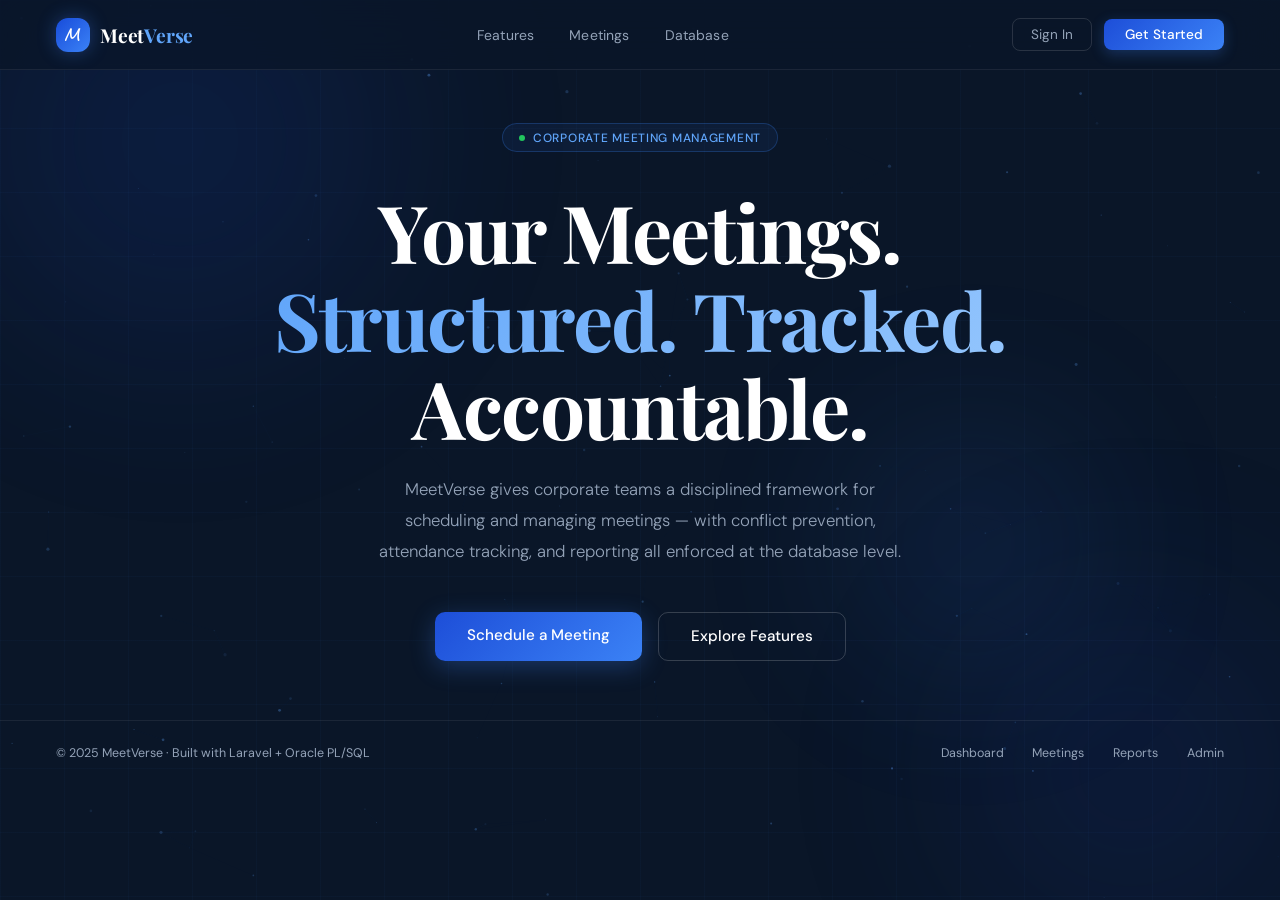
==== index.html @ 03244cc8 "Initial commit, designed the homepage" ====
<!DOCTYPE html>
<html lang="en">

<head>
    <meta charset="UTF-8">
    <meta name="viewport" content="width=device-width, initial-scale=1.0">
    <title>MeetVerse</title>
    <link
        href="https://fonts.googleapis.com/css2?family=Playfair+Display:wght@600;700&family=DM+Sans:wght@300;400;500;600&display=swap"
        rel="stylesheet">
    <link rel="stylesheet" href="style.css">

    <link rel="preconnect" href="https://fonts.googleapis.com">
    <link rel="preconnect" href="https://fonts.gstatic.com" crossorigin>
    <link
        href="https://fonts.googleapis.com/css2?family=Alex+Brush&family=Allura&family=Great+Vibes&family=Moon+Dance&family=Parisienne&family=Pinyon+Script&display=swap"
        rel="stylesheet">
</head>

<body>

    <canvas id="canvas"></canvas>
    <div class="orb orb1"></div>
    <div class="orb orb2"></div>
    <div class="orb orb3"></div>
    <div class="grid-overlay"></div>

    <!-- Navbar -->
    <nav>
        <a class="logo" href="#">
            <div class="logo-icon">M</div>
            <span class="logo-text">Meet<span>Verse</span></span>
        </a>
        <ul class="nav-links">
            <li><a href="#features">Features</a></li>
            <li><a href="#meetings">Meetings</a></li>
            <li><a href="#database">Database</a></li>
        </ul>
        <div class="nav-actions">
            <button class="btn-ghost">Sign In</button>
            <button class="btn-primary">Get Started</button>
        </div>
    </nav>

    <!-- Hero -->
    <section class="hero">
        <div class="hero-inner">
            <div class="badge">
                <div class="badge-dot"></div>
                <span>Corporate Meeting Management</span>
            </div>
            <h1>Your Meetings.<br><em>Structured. Tracked.</em><br>Accountable.</h1>
            <p class="hero-sub">MeetVerse gives corporate teams a disciplined framework for scheduling and managing
                meetings — with conflict prevention, attendance tracking, and reporting all enforced at the database
                level.</p>
            <div class="hero-cta">
                <a href="#" class="btn-lg solid">Schedule a Meeting</a>
                <a href="#features" class="btn-lg outline">Explore Features</a>
            </div>
        </div>
    </section>

    <footer>
        <span class="footer-copy">© 2025 MeetVerse · Built with Laravel + Oracle PL/SQL</span>
        <div class="footer-links">
            <a href="#">Dashboard</a>
            <a href="#">Meetings</a>
            <a href="#">Reports</a>
            <a href="#">Admin</a>
        </div>
    </footer>

    <script src="main.js"></script>
</body>

</html>
---- style.css ----
/* ── Reset & Variables ── */
* {
  margin: 0;
  padding: 0;
  box-sizing: border-box;
}

:root {
  --navy: #0a1628;
  --accent: #3b82f6;
  --accent2: #60a5fa;
  --muted: #94a3b8;
  --glass: rgba(255, 255, 255, 0.04);
  --border: rgba(255, 255, 255, 0.07);
}

html {
  scroll-behavior: smooth;
}

body {
  background: var(--navy);
  color: #fff;
  font-family: "DM Sans", sans-serif;
  overflow-x: hidden;
}

/* ── Background Effects ── */
#canvas {
  position: fixed;
  top: 0;
  left: 0;
  width: 100%;
  height: 100%;
  z-index: 0;
  pointer-events: none;
}

.orb {
  position: fixed;
  border-radius: 50%;
  filter: blur(90px);
  opacity: 0.17;
  animation: drift 14s ease-in-out infinite;
  pointer-events: none;
  z-index: 0;
}

.orb1 {
  width: 520px;
  height: 520px;
  background: radial-gradient(circle, #1d4ed8, transparent);
  top: -120px;
  left: -80px;
  animation-delay: 0s;
}

.orb2 {
  width: 420px;
  height: 420px;
  background: radial-gradient(circle, #1e40af, transparent);
  bottom: -80px;
  right: -60px;
  animation-delay: -5s;
}

.orb3 {
  width: 280px;
  height: 280px;
  background: radial-gradient(circle, #3b82f6, transparent);
  top: 45%;
  left: 65%;
  animation-delay: -9s;
}

@keyframes drift {
  0%,
  100% {
    transform: translate(0, 0);
  }
  40% {
    transform: translate(25px, -18px);
  }
  70% {
    transform: translate(-18px, 25px);
  }
}

.grid-overlay {
  position: fixed;
  top: 0;
  left: 0;
  width: 100%;
  height: 100%;
  z-index: 0;
  pointer-events: none;
  background-image:
    linear-gradient(rgba(59, 130, 246, 0.035) 1px, transparent 1px),
    linear-gradient(90deg, rgba(59, 130, 246, 0.035) 1px, transparent 1px);
  background-size: 64px 64px;
}

/* ── Navbar ── */
nav {
  position: fixed;
  top: 0;
  left: 0;
  right: 0;
  z-index: 100;
  padding: 1.1rem 3.5rem;
  display: flex;
  align-items: center;
  justify-content: space-between;
  backdrop-filter: blur(24px);
  background: rgba(10, 22, 40, 0.75);
  border-bottom: 1px solid var(--border);
  animation: slideDown 0.7s ease forwards;
}

@keyframes slideDown {
  from {
    transform: translateY(-100%);
    opacity: 0;
  }
  to {
    transform: translateY(0);
    opacity: 1;
  }
}

.logo {
  display: flex;
  align-items: center;
  gap: 10px;
  text-decoration: none;
}

.logo-icon {
  width: 34px;
  height: 34px;
  background: linear-gradient(135deg, #184cda, #3b82f6);
  border-radius: 12px;
  display: flex;
  align-items: center;
  justify-content: center;
  font-family:
    moon dance,
    cursive;
  font-weight: bolder;
  font-size: 20px;
  color: #fff;
  box-shadow: 0 0 18px rgba(59, 130, 246, 0.35);
}

.logo-icon:hover {
  box-shadow: 0 8px 24px rgba(59, 130, 246, 0.45);
}

.logo-text {
  font-family: "Playfair Display", serif;
  font-size: 1.2rem;
  font-weight: 700;
  color: #fff;
  letter-spacing: -0.01em;
}

.logo-text span {
  color: var(--accent2);
}

.nav-links {
  display: flex;
  gap: 2.2rem;
  list-style: none;
}

.nav-links a {
  color: var(--muted);
  text-decoration: none;
  font-size: 0.875rem;
  letter-spacing: 0.01em;
  transition: color 0.25s;
}

.nav-links a:hover {
  color: #fff;
  filter: drop-shadow(0 0 10px rgba(59, 130, 246, 0.8));
}

.nav-actions {
  display: flex;
  gap: 0.8rem;
  align-items: center;
}

.btn-ghost {
  padding: 0.45rem 1.1rem;
  border: 1px solid rgba(255, 255, 255, 0.13);
  border-radius: 8px;
  color: var(--muted);
  background: transparent;
  cursor: pointer;
  font-family: "DM Sans", sans-serif;
  font-size: 0.85rem;
  transition: all 0.25s;
}

.btn-ghost:hover {
  border-color: var(--accent);
  color: #fff;
  background: rgba(59, 130, 246, 0.08);
  transform: translateY(-1px);
  box-shadow: 0 8px 24px rgba(59, 130, 246, 0.45);}

.btn-primary {
  padding: 0.45rem 1.3rem;
  background: linear-gradient(135deg, #1d4ed8, #3b82f6);
  border: none;
  border-radius: 8px;
  color: #fff;
  cursor: pointer;
  font-family: "DM Sans", sans-serif;
  font-size: 0.85rem;
  font-weight: 500;
  transition: all 0.25s;
  box-shadow: 0 4px 14px rgba(59, 130, 246, 0.28);
}

.btn-primary:hover {
  transform: translateY(-1px);
  box-shadow: 0 8px 24px rgba(59, 130, 246, 0.45);
}

/* ── Hero ── */
.hero {
  min-height: 80vh;
  display: flex;
  align-items: center;
  justify-content: center;
  position: relative;
  z-index: 1;
  padding: 7rem 3.5rem 3rem;
  text-align: center;
}

.hero-inner {
  max-width: 820px;
}

.badge {
  display: inline-flex;
  align-items: center;
  gap: 8px;
  padding: 0.35rem 1rem;
  border: 1px solid rgba(59, 130, 246, 0.25);
  border-radius: 100px;
  background: rgba(59, 130, 246, 0.07);
  margin-bottom: 2.2rem;
  opacity: 0;
  animation: fadeUp 0.7s 0.3s forwards;
}

.badge-dot {
  width: 6px;
  height: 6px;
  border-radius: 50%;
  background: #22c55e;
  animation: pulse 2s infinite;
}

@keyframes pulse {
  0%,
  100% {
    box-shadow: 0 0 0 0 rgba(34, 197, 94, 0.4);
  }
  50% {
    box-shadow: 0 0 0 5px rgba(34, 197, 94, 0);
  }
}

.badge span {
  font-size: 0.75rem;
  color: var(--accent2);
  font-weight: 500;
  letter-spacing: 0.06em;
  text-transform: uppercase;
}

.hero h1 {
  font-family: "Playfair Display", serif;
  font-size: clamp(2.8rem, 6.5vw, 5rem);
  font-weight: 700;
  line-height: 1.1;
  margin-bottom: 1.4rem;
  letter-spacing: -0.02em;
  opacity: 0;
  animation: fadeUp 0.7s 0.5s forwards;
}

.hero h1 em {
  font-style: normal;
  background: linear-gradient(135deg, #60a5fa, #93c5fd);
  -webkit-background-clip: text;
  -webkit-text-fill-color: transparent;
}

.hero-sub {
  font-size: 1.05rem;
  color: var(--muted);
  max-width: 540px;
  margin: 0 auto 2.8rem;
  line-height: 1.85;
  font-weight: 300;
  opacity: 0;
  animation: fadeUp 0.7s 0.7s forwards;
}

.hero-cta {
  display: flex;
  gap: 1rem;
  justify-content: center;
  opacity: 0;
  animation: fadeUp 0.7s 0.9s forwards;
}

.btn-lg {
  padding: 0.85rem 2rem;
  border-radius: 10px;
  font-family: "DM Sans", sans-serif;
  font-size: 0.95rem;
  font-weight: 500;
  cursor: pointer;
  transition: all 0.3s;
  text-decoration: none;
  display: inline-block;
}

.btn-lg.solid {
  background: linear-gradient(135deg, #1d4ed8, #3b82f6);
  color: #fff;
  border: none;
  box-shadow: 0 6px 24px rgba(59, 130, 246, 0.3);
}

.btn-lg.solid:hover {
  transform: translateY(-2px);
  box-shadow: 0 10px 36px rgba(59, 130, 246, 0.48);
}

.btn-lg.outline {
  background: transparent;
  color: #fff;
  border: 1px solid rgba(255, 255, 255, 0.18);
}

.btn-lg.outline:hover {
  border-color: rgba(255, 255, 255, 0.45);
  background: rgba(255, 255, 255, 0.04);
  transform: translateY(-2px);
  box-shadow: 0 10px 36px rgba(59, 130, 246, 0.48);
}

@keyframes fadeUp {
  from {
    opacity: 0;
    transform: translateY(22px);
  }
  to {
    opacity: 1;
    transform: translateY(0);
  }
}

footer {
  position: relative;
  z-index: 1;
  padding: 1.5rem 3.5rem;
  border-top: 1px solid var(--border);
  display: flex;
  align-items: center;
  justify-content: space-between;
}
.footer-copy {
  font-size: 0.78rem;
  color: var(--muted)
}

.footer-links {
  display: flex;
  gap: 1.8rem
}

.footer-links a {
  font-size: 0.78rem;
  color: var(--muted);
  text-decoration: none;
  transition: color 0.25s
}

.footer-links a:hover {
  color: #fff;
  filter: drop-shadow(0 0 10px rgba(59, 130, 246, 0.8));
}
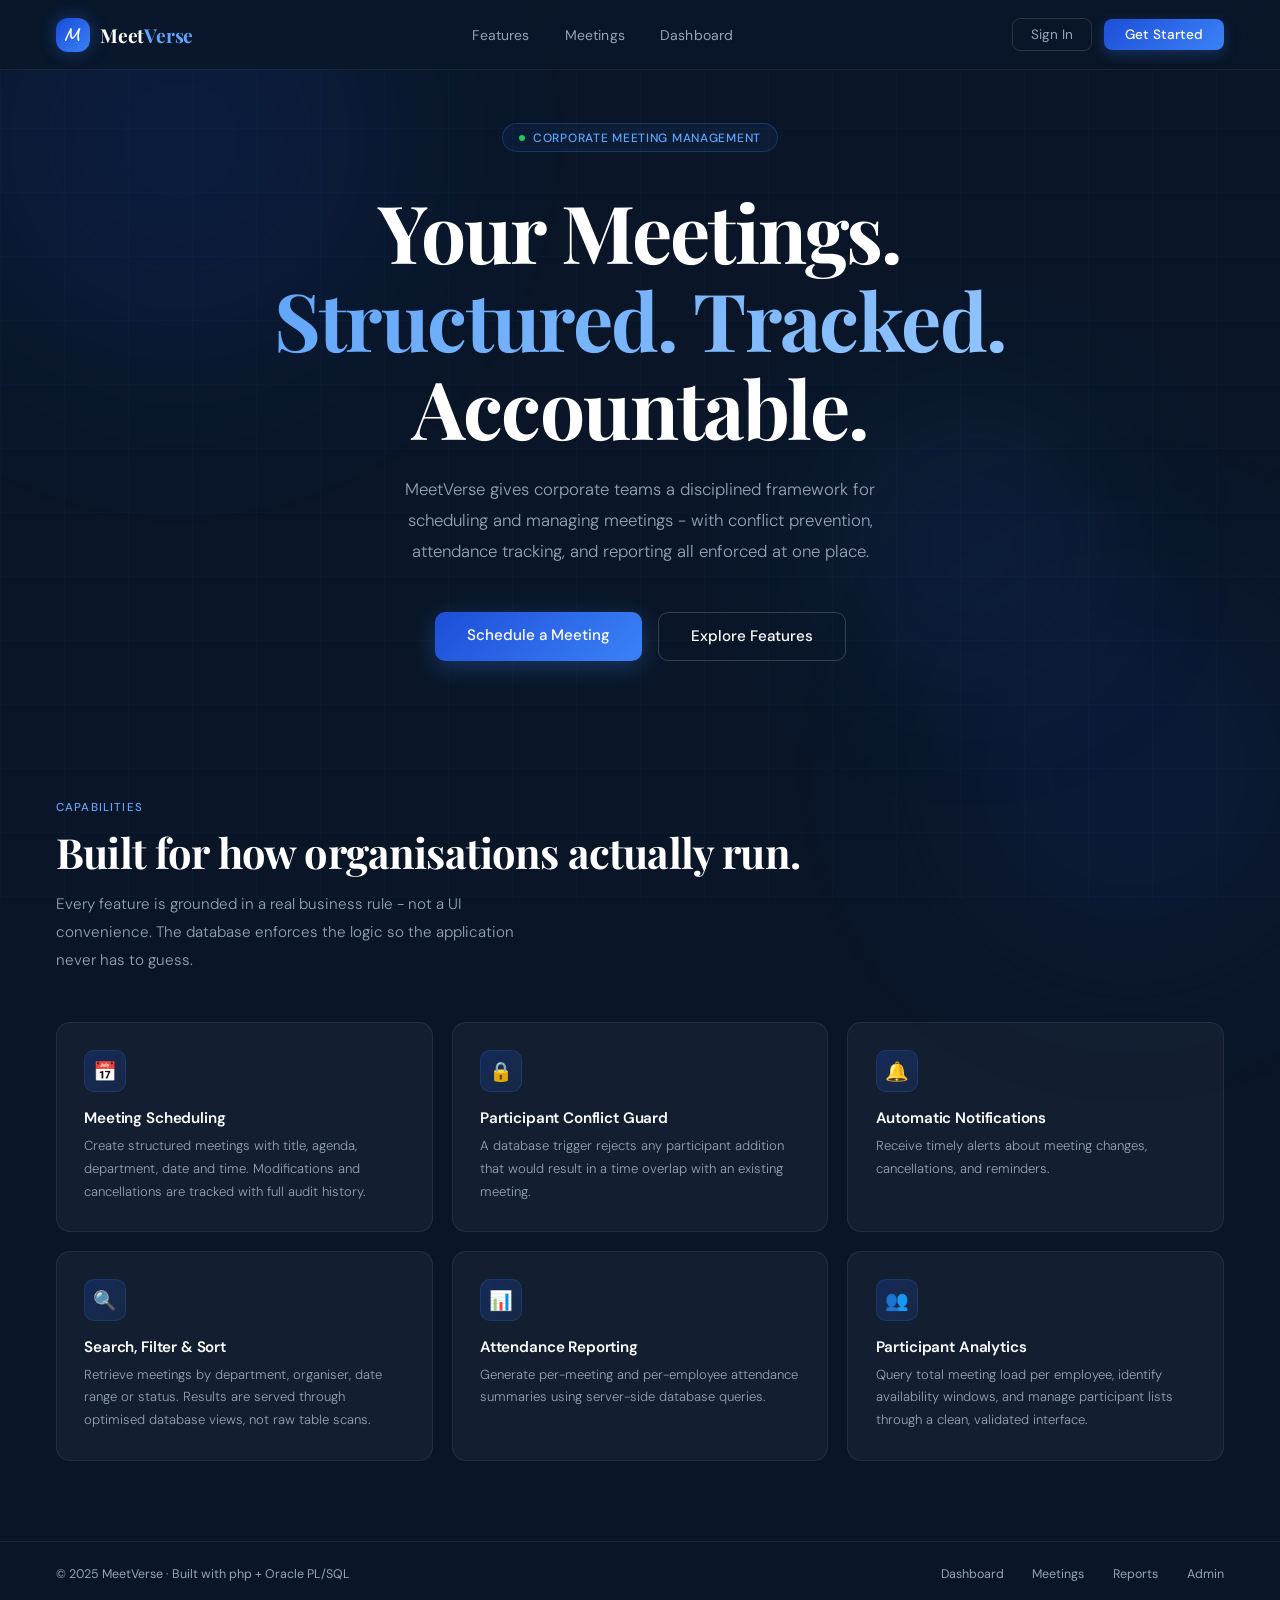
==== commit 8bfa055b: "Added authentication and dashboard" ====
--- a/index.html
+++ b/index.html
@@ -12,9 +12,7 @@
 
     <link rel="preconnect" href="https://fonts.googleapis.com">
     <link rel="preconnect" href="https://fonts.gstatic.com" crossorigin>
-    <link
-        href="https://fonts.googleapis.com/css2?family=Alex+Brush&family=Allura&family=Great+Vibes&family=Moon+Dance&family=Parisienne&family=Pinyon+Script&display=swap"
-        rel="stylesheet">
+    <link href="https://fonts.googleapis.com/css2?family=Alex+Brush&family=Allura&family=Great+Vibes&family=Moon+Dance&family=Parisienne&family=Pinyon+Script&display=swap" rel="stylesheet">
 </head>
 
 <body>
@@ -25,24 +23,22 @@
     <div class="orb orb3"></div>
     <div class="grid-overlay"></div>
 
-    <!-- Navbar -->
     <nav>
-        <a class="logo" href="#">
+        <a class="logo" href="index.html">
             <div class="logo-icon">M</div>
             <span class="logo-text">Meet<span>Verse</span></span>
         </a>
         <ul class="nav-links">
-            <li><a href="#features">Features</a></li>
-            <li><a href="#meetings">Meetings</a></li>
-            <li><a href="#database">Database</a></li>
+            <li><a href="index.html#features">Features</a></li>
+            <li><a href="index.html#meetings">Meetings</a></li>
+            <li><a href="index.html#dashboard">Dashboard</a></li>
         </ul>
         <div class="nav-actions">
-            <button class="btn-ghost">Sign In</button>
-            <button class="btn-primary">Get Started</button>
+            <button class="btn-ghost" onclick="location.href='login.html'">Sign In</button>
+            <button class="btn-primary" onclick="location.href='register.html'">Get Started</button>
         </div>
     </nav>
 
-    <!-- Hero -->
     <section class="hero">
         <div class="hero-inner">
             <div class="badge">
@@ -51,26 +47,63 @@
             </div>
             <h1>Your Meetings.<br><em>Structured. Tracked.</em><br>Accountable.</h1>
             <p class="hero-sub">MeetVerse gives corporate teams a disciplined framework for scheduling and managing
-                meetings — with conflict prevention, attendance tracking, and reporting all enforced at the database
-                level.</p>
+                meetings - with conflict prevention, attendance tracking, and reporting all enforced at one place.</p>
             <div class="hero-cta">
-                <a href="#" class="btn-lg solid">Schedule a Meeting</a>
-                <a href="#features" class="btn-lg outline">Explore Features</a>
+                <a href="login.html" class="btn-lg solid">Schedule a Meeting</a>
+                <a href="index.html#features" class="btn-lg outline">Explore Features</a>
+            </div>
+        </div>
+    </section>
+
+    <section class="section" id="features">
+        <div class="reveal">
+            <div class="section-eyebrow">Capabilities</div>
+            <div class="section-heading">Built for how organisations actually run.</div>
+            <p class="section-body">Every feature is grounded in a real business rule - not a UI convenience. The database enforces the logic so the application never has to guess.</p>
+        </div>
+        <div class="features-grid reveal">
+            <div class="fc">
+                <div class="fc-icon">📅</div>
+                <div class="fc-title">Meeting Scheduling</div>
+                <div class="fc-desc">Create structured meetings with title, agenda, department, date and time. Modifications and cancellations are tracked with full audit history.</div>
+            </div>
+            <div class="fc">
+                <div class="fc-icon">🔒</div>
+                <div class="fc-title">Participant Conflict Guard</div>
+                <div class="fc-desc">A database trigger rejects any participant addition that would result in a time overlap with an existing meeting.</div>
+            </div>
+            <div class="fc">
+                <div class="fc-icon">🔔</div>
+                <div class="fc-title">Automatic Notifications</div>
+                <div class="fc-desc">Receive timely alerts about meeting changes, cancellations, and reminders. </div>
+            </div>
+            <div class="fc">
+                <div class="fc-icon">🔍</div>
+                <div class="fc-title">Search, Filter & Sort</div>
+                <div class="fc-desc">Retrieve meetings by department, organiser, date range or status. Results are served through optimised database views, not raw table scans.</div>
+            </div>
+            <div class="fc">
+                <div class="fc-icon">📊</div>
+                <div class="fc-title">Attendance Reporting</div>
+                <div class="fc-desc">Generate per-meeting and per-employee attendance summaries using server-side database queries.</div>
+            </div>
+            <div class="fc">
+                <div class="fc-icon">👥</div>
+                <div class="fc-title">Participant Analytics</div>
+                <div class="fc-desc">Query total meeting load per employee, identify availability windows, and manage participant lists through a clean, validated interface.</div>
             </div>
         </div>
     </section>
 
     <footer>
-        <span class="footer-copy">© 2025 MeetVerse · Built with Laravel + Oracle PL/SQL</span>
+        <span class="footer-copy">© 2025 MeetVerse · Built with php + Oracle PL/SQL</span>
         <div class="footer-links">
-            <a href="#">Dashboard</a>
-            <a href="#">Meetings</a>
-            <a href="#">Reports</a>
-            <a href="#">Admin</a>
+            <a href="">Dashboard</a>
+            <a href="">Meetings</a>
+            <a href="">Reports</a>
+            <a href="">Admin</a>
         </div>
     </footer>
-
-    <script src="main.js"></script>
 </body>
 
 </html>
--- a/style.css
+++ b/style.css
@@ -1,4 +1,3 @@
-/* ── Reset & Variables ── */
 * {
   margin: 0;
   padding: 0;
@@ -25,7 +24,7 @@
   overflow-x: hidden;
 }
 
-/* ── Background Effects ── */
+/*effects*/
 #canvas {
   position: fixed;
   top: 0;
@@ -100,7 +99,7 @@
   background-size: 64px 64px;
 }
 
-/* ── Navbar ── */
+/*nevigation bar*/
 nav {
   position: fixed;
   top: 0;
@@ -210,7 +209,8 @@
   color: #fff;
   background: rgba(59, 130, 246, 0.08);
   transform: translateY(-1px);
-  box-shadow: 0 8px 24px rgba(59, 130, 246, 0.45);}
+  box-shadow: 0 8px 24px rgba(59, 130, 246, 0.45);
+}
 
 .btn-primary {
   padding: 0.45rem 1.3rem;
@@ -231,7 +231,7 @@
   box-shadow: 0 8px 24px rgba(59, 130, 246, 0.45);
 }
 
-/* ── Hero ── */
+/*home*/
 .hero {
   min-height: 80vh;
   display: flex;
@@ -371,6 +371,110 @@
   }
 }
 
+/* Features */
+.section {
+  position: relative;
+  z-index: 1;
+  padding: 5rem 3.5rem;
+}
+
+.section-eyebrow {
+  font-size: 0.72rem;
+  color: var(--accent2);
+  letter-spacing: 0.1em;
+  text-transform: uppercase;
+  font-weight: 500;
+  margin-bottom: 0.75rem;
+}
+
+.section-heading {
+  font-family: "Playfair Display", serif;
+  font-size: clamp(1.8rem, 3.5vw, 2.6rem);
+  font-weight: 700;
+  line-height: 1.2;
+  margin-bottom: 0.8rem;
+  letter-spacing: -0.02em;
+}
+
+.section-body {
+  color: var(--muted);
+  font-size: 0.95rem;
+  max-width: 480px;
+  line-height: 1.85;
+  margin-bottom: 3rem;
+  font-weight: 300;
+}
+
+.features-grid {
+  display: grid;
+  grid-template-columns: repeat(3, 1fr);
+  gap: 1.2rem;
+}
+
+.fc {
+  padding: 1.7rem;
+  border-radius: 14px;
+  border: 1px solid var(--border);
+  background: var(--glass);
+  transition: all 0.35s;
+  cursor: default;
+  position: relative;
+  overflow: hidden;
+}
+
+.fc::before {
+  content: "";
+  position: absolute;
+  inset: 0;
+  border-radius: 14px;
+  background: linear-gradient(135deg, rgba(59, 130, 246, 0.07), transparent);
+  opacity: 0;
+  transition: opacity 0.35s;
+}
+
+.fc:hover {
+  transform: translateY(-5px);
+  border-color: rgba(59, 130, 246, 0.22);
+  box-shadow: 0 18px 50px rgba(0, 0, 0, 0.25);
+}
+
+.fc:hover::before {
+  opacity: 1;
+}
+
+.fc-icon {
+  width: 42px;
+  height: 42px;
+  border-radius: 10px;
+  background: linear-gradient(
+    135deg,
+    rgba(29, 78, 216, 0.25),
+    rgba(59, 130, 246, 0.1)
+  );
+  display: flex;
+  align-items: center;
+  justify-content: center;
+  margin-bottom: 1rem;
+  border: 1px solid rgba(59, 130, 246, 0.18);
+  font-size: 19px;
+}
+
+.fc-title {
+  font-size: 0.95rem;
+  font-weight: 600;
+  margin-bottom: 0.4rem;
+  color: #fff;
+  letter-spacing: -0.01em;
+}
+
+.fc-desc {
+  font-size: 0.82rem;
+  color: var(--muted);
+  line-height: 1.75;
+  font-weight: 300;
+}
+
+/*footer*/
 footer {
   position: relative;
   z-index: 1;
@@ -382,22 +486,738 @@
 }
 .footer-copy {
   font-size: 0.78rem;
-  color: var(--muted)
+  color: var(--muted);
 }
 
 .footer-links {
   display: flex;
-  gap: 1.8rem
+  gap: 1.8rem;
 }
 
 .footer-links a {
   font-size: 0.78rem;
   color: var(--muted);
   text-decoration: none;
-  transition: color 0.25s
+  transition: color 0.25s;
 }
 
 .footer-links a:hover {
   color: #fff;
   filter: drop-shadow(0 0 10px rgba(59, 130, 246, 0.8));
 }
+
+/*login page*/
+.auth-wrapper {
+  min-height: 100vh;
+  display: flex;
+  align-items: center;
+  justify-content: center;
+  position: relative;
+  z-index: 1;
+  padding: 6rem 1.5rem 3rem;
+}
+
+.auth-card {
+  width: 100%;
+  max-width: 420px;
+  background: rgba(255, 255, 255, 0.04);
+  border: 1px solid rgba(255, 255, 255, 0.08);
+  border-radius: 20px;
+  padding: 2.5rem 2.2rem;
+  backdrop-filter: blur(20px);
+  animation: fadeUp 0.6s 0.2s both;
+}
+
+.auth-header {
+  text-align: center;
+  margin-bottom: 2rem;
+}
+
+.auth-header h2 {
+  font-family: "Playfair Display", serif;
+  font-size: 1.75rem;
+  font-weight: 700;
+  margin-bottom: 0.4rem;
+  letter-spacing: -0.02em;
+}
+
+.auth-header p {
+  font-size: 0.85rem;
+  color: var(--muted);
+  font-weight: 300;
+}
+
+.form-group {
+  margin-bottom: 1.1rem;
+}
+
+.form-group label {
+  display: block;
+  font-size: 0.78rem;
+  color: var(--muted);
+  margin-bottom: 0.45rem;
+  letter-spacing: 0.04em;
+  text-transform: uppercase;
+  font-weight: 500;
+}
+
+.form-group input {
+  width: 100%;
+  padding: 0.72rem 1rem;
+  background: rgba(255, 255, 255, 0.05);
+  border: 1px solid rgba(255, 255, 255, 0.1);
+  border-radius: 9px;
+  color: #fff;
+  font-family: "DM Sans", sans-serif;
+  font-size: 0.9rem;
+  outline: none;
+  transition:
+    border-color 0.25s,
+    box-shadow 0.25s;
+}
+
+.form-group input::placeholder {
+  color: rgba(148, 163, 184, 0.45);
+}
+
+.form-group input:focus {
+  border-color: rgba(59, 130, 246, 0.5);
+  box-shadow: 0 0 0 3px rgba(59, 130, 246, 0.1);
+}
+
+.forgot-link {
+  display: block;
+  text-align: right;
+  font-size: 0.78rem;
+  color: var(--accent2);
+  text-decoration: none;
+  margin-top: -0.5rem;
+  margin-bottom: 1.1rem;
+  transition: opacity 0.2s;
+}
+
+.forgot-link:hover {
+  opacity: 0.75;
+}
+
+.btn-auth {
+  width: 100%;
+  padding: 0.78rem;
+  background: linear-gradient(135deg, #1d4ed8, #3b82f6);
+  border: none;
+  border-radius: 10px;
+  color: #fff;
+  font-family: "DM Sans", sans-serif;
+  font-size: 0.92rem;
+  font-weight: 500;
+  cursor: pointer;
+  margin-top: 0.5rem;
+  transition: all 0.25s;
+  box-shadow: 0 4px 14px rgba(59, 130, 246, 0.28);
+}
+
+.btn-auth:hover {
+  transform: translateY(-1px);
+  box-shadow: 0 8px 24px rgba(114, 167, 254, 0.45);
+}
+
+.auth {
+  text-align: center;
+  font-size: 0.82rem;
+  color: var(--muted);
+  margin-top: 1.3rem;
+}
+
+.auth a {
+  color: var(--accent2);
+  text-decoration: none;
+  transition: opacity 0.2s;
+}
+
+.auth a:hover {
+  opacity: 0.75;
+}
+
+/*Register page*/
+.auth-wrapper {
+  min-height: 100vh;
+  display: flex;
+  align-items: center;
+  justify-content: center;
+  position: relative;
+  z-index: 1;
+  padding: 6rem 1.5rem 3rem;
+}
+
+.auth-card {
+  width: 100%;
+  max-width: 460px;
+  background: rgba(255, 255, 255, 0.04);
+  border: 1px solid rgba(255, 255, 255, 0.08);
+  border-radius: 20px;
+  padding: 2.5rem 2.2rem;
+  backdrop-filter: blur(20px);
+  animation: fadeUp 0.6s 0.2s both;
+}
+
+.auth-header {
+  text-align: center;
+  margin-bottom: 2rem;
+}
+
+.auth-header h2 {
+  font-family: "Playfair Display", serif;
+  font-size: 1.75rem;
+  font-weight: 700;
+  margin-bottom: 0.4rem;
+  letter-spacing: -0.02em;
+}
+
+.auth-header p {
+  font-size: 0.85rem;
+  color: var(--muted);
+  font-weight: 300;
+}
+
+.form-group {
+  margin-bottom: 1.1rem;
+}
+
+.form-group label {
+  display: block;
+  font-size: 0.78rem;
+  color: var(--muted);
+  margin-bottom: 0.45rem;
+  letter-spacing: 0.04em;
+  text-transform: uppercase;
+  font-weight: 500;
+}
+
+.form-group input {
+  width: 100%;
+  padding: 0.72rem 1rem;
+  background: rgba(255, 255, 255, 0.05);
+  border: 1px solid rgba(255, 255, 255, 0.1);
+  border-radius: 9px;
+  color: #fff;
+  font-family: "DM Sans", sans-serif;
+  font-size: 0.9rem;
+  outline: none;
+  transition:
+    border-color 0.25s,
+    box-shadow 0.25s;
+}
+
+.form-group input::placeholder {
+  color: rgba(148, 163, 184, 0.45);
+}
+
+.form-group input:focus {
+  border-color: rgba(59, 130, 246, 0.5);
+  box-shadow: 0 0 0 3px rgba(59, 130, 246, 0.1);
+}
+
+.form-row {
+  display: grid;
+  grid-template-columns: 1fr 1fr;
+  gap: 0.8rem;
+}
+
+.btn-auth {
+  width: 100%;
+  padding: 0.78rem;
+  background: linear-gradient(135deg, #1d4ed8, #3b82f6);
+  border: none;
+  border-radius: 10px;
+  color: #fff;
+  font-family: "DM Sans", sans-serif;
+  font-size: 0.92rem;
+  font-weight: 500;
+  cursor: pointer;
+  margin-top: 0.5rem;
+  transition: all 0.25s;
+  box-shadow: 0 4px 14px rgba(59, 130, 246, 0.28);
+}
+
+.btn-auth:hover {
+  transform: translateY(-1px);
+  box-shadow: 0 8px 24px rgba(59, 130, 246, 0.45);
+}
+
+.terms-note {
+  font-size: 0.74rem;
+  color: rgba(148, 163, 184, 0.5);
+  text-align: center;
+  margin-top: 1rem;
+  line-height: 1.6;
+}
+
+.terms-note a {
+  color: var(--accent2);
+  text-decoration: none;
+  opacity: 0.8;
+}
+
+.auth-switch {
+  text-align: center;
+  font-size: 0.82rem;
+  color: var(--muted);
+  margin-top: 1.3rem;
+}
+
+.auth-switch a {
+  color: var(--accent2);
+  text-decoration: none;
+  transition: opacity 0.2s;
+}
+
+.auth-switch a:hover {
+  opacity: 0.75;
+}
+
+/*Admin dashboard*/
+
+.dashboard-layout {
+  display: flex;
+  min-height: 100vh;
+  position: relative;
+  z-index: 1;
+}
+
+/*Sidebar*/
+.sidebar {
+  width: 240px;
+  height: 100vh;
+  background: rgba(255, 255, 255, 0.03);
+  border-right: 1px solid var(--border);
+  padding: 2rem 1.2rem;
+  position: fixed;
+  top: 0;
+  left: 0;
+  display: flex;
+  flex-direction: column;
+  gap: 0.4rem;
+  backdrop-filter: blur(20px);
+  overflow-y: auto;
+}
+
+.sidebar-logo {
+  display: flex;
+  align-items: center;
+  gap: 10px;
+  text-decoration: none;
+  padding: 0 0.5rem;
+}
+
+.nav-label {
+  font-size: 0.68rem;
+  color: rgba(148, 163, 184, 0.4);
+  text-transform: uppercase;
+  letter-spacing: 0.1em;
+  padding: 0.5rem 0.8rem 0.3rem;
+  margin-top: 0.8rem;
+}
+
+.nav-item {
+  display: flex;
+  align-items: center;
+  gap: 0.75rem;
+  padding: 0.6rem 0.8rem;
+  border-radius: 9px;
+  color: var(--muted);
+  text-decoration: none;
+  font-size: 0.87rem;
+  transition: all 0.2s;
+  cursor: pointer;
+}
+
+.nav-item:hover {
+  background: rgba(255, 255, 255, 0.05);
+  color: #fff;
+}
+
+.nav-item.active {
+  background: rgba(59, 130, 246, 0.12);
+  color: #fff;
+  border: 1px solid rgba(59, 130, 246, 0.2);
+}
+
+.nav-item .icon {
+  font-size: 1rem;
+  width: 20px;
+  text-align: center;
+}
+
+.sidebar-footer {
+  margin-top: auto;
+  flex-shrink: 0;
+  padding-top: 1rem;
+  border-top: 1px solid var(--border);
+}
+
+.user-pill {
+  display: flex;
+  align-items: center;
+  gap: 0.75rem;
+  padding: 0.6rem 0.8rem;
+  border-radius: 9px;
+  background: rgba(255, 255, 255, 0.04);
+  margin-bottom: 0.5rem;
+}
+
+.user-avatar {
+  width: 32px;
+  height: 32px;
+  border-radius: 50%;
+  background: linear-gradient(135deg, #1d4ed8, #3b82f6);
+  display: flex;
+  align-items: center;
+  justify-content: center;
+  font-size: 0.8rem;
+  font-weight: 600;
+  color: #fff;
+  flex-shrink: 0;
+}
+
+.user-info p {
+  font-size: 0.82rem;
+  color: #fff;
+  font-weight: 500;
+}
+.user-info span {
+  font-size: 0.72rem;
+  color: var(--muted);
+}
+
+.logout-btn {
+  width: 100%;
+  padding: 0.55rem;
+  background: transparent;
+  border: 1px solid rgba(255, 255, 255, 0.08);
+  border-radius: 8px;
+  color: var(--muted);
+  font-family: "DM Sans", sans-serif;
+  font-size: 0.82rem;
+  cursor: pointer;
+  transition: all 0.2s;
+  text-align: center;
+  text-decoration: none;
+  margin-top: 1rem;
+}
+
+.logout-btn:hover {
+  border-color: rgba(239, 68, 68, 0.4);
+  color: #f87171;
+  background: rgba(239, 68, 68, 0.06);
+}
+
+/* Main content */
+.main-content {
+  margin-left: 240px;
+  flex: 1;
+  padding: 2rem 2.5rem 3rem;
+  overflow-y: auto;
+  height: 100vh;
+}
+
+.page-header {
+  margin-bottom: 2rem;
+  display: flex;
+  justify-content: space-between;
+  align-items: center;
+  width: 100%;
+}
+
+.page-header-text {
+  display: flex;
+  flex-direction: column;
+  gap: 0.3rem;
+}
+
+.page-header h1 {
+  font-family: "Playfair Display", serif;
+  font-size: 1.8rem;
+  font-weight: 700;
+  letter-spacing: -0.02em;
+  margin-bottom: 0.3rem;
+}
+
+.page-header p {
+  color: var(--muted);
+  font-size: 0.87rem;
+}
+
+/* Stat cards */
+.stats-grid {
+  display: grid;
+  grid-template-columns: repeat(3, 1fr);
+  gap: 1.2rem;
+  margin-bottom: 2rem;
+}
+
+.stat-card {
+  background: rgba(255, 255, 255, 0.04);
+  border: 1px solid var(--border);
+  border-radius: 14px;
+  padding: 1.5rem;
+  backdrop-filter: blur(10px);
+  transition: border-color 0.25s;
+}
+
+.stat-card:hover {
+  border-color: rgba(59, 130, 246, 0.25);
+}
+
+.stat-label {
+  font-size: 0.75rem;
+  color: var(--muted);
+  text-transform: uppercase;
+  letter-spacing: 0.06em;
+  margin-bottom: 0.6rem;
+}
+
+.stat-value {
+  font-family: "Playfair Display", serif;
+  font-size: 2.2rem;
+  font-weight: 700;
+  line-height: 1;
+  margin-bottom: 0.4rem;
+  background: linear-gradient(135deg, #fff, #93c5fd);
+  -webkit-background-clip: text;
+  -webkit-text-fill-color: transparent;
+}
+
+/* Table */
+.table-card {
+  background: rgba(255, 255, 255, 0.04);
+  border: 1px solid var(--border);
+  border-radius: 14px;
+  overflow: hidden;
+}
+
+.table-header {
+  padding: 1.3rem 1.5rem;
+  border-bottom: 1px solid var(--border);
+  display: flex;
+  align-items: center;
+  justify-content: space-between;
+}
+
+.table-header h3 {
+  font-family: "Playfair Display", serif;
+  font-size: 1.05rem;
+  font-weight: 600;
+}
+
+.table-header span {
+  font-size: 0.78rem;
+  color: var(--muted);
+}
+
+table {
+  width: 100%;
+  border-collapse: collapse;
+}
+
+thead th {
+  padding: 0.8rem 1.5rem;
+  text-align: left;
+  font-size: 0.72rem;
+  color: var(--muted);
+  text-transform: uppercase;
+  letter-spacing: 0.06em;
+  border-bottom: 1px solid var(--border);
+  font-weight: 500;
+}
+
+tbody tr {
+  border-bottom: 1px solid rgba(255, 255, 255, 0.04);
+  transition: background 0.2s;
+}
+
+tbody tr:last-child {
+  border-bottom: none;
+}
+tbody tr:hover {
+  background: rgba(255, 255, 255, 0.03);
+}
+
+tbody td {
+  padding: 1rem 1.5rem;
+  font-size: 0.87rem;
+  color: #e2e8f0;
+}
+
+.emp-name {
+  display: flex;
+  align-items: center;
+  gap: 0.75rem;
+}
+
+.emp-avatar {
+  width: 30px;
+  height: 30px;
+  border-radius: 50%;
+  background: linear-gradient(135deg, #1d4ed8, #3b82f6);
+  display: flex;
+  align-items: center;
+  justify-content: center;
+  font-size: 0.72rem;
+  font-weight: 600;
+  color: #fff;
+  flex-shrink: 0;
+}
+
+.dept-badge {
+  display: inline-block;
+  padding: 0.25rem 0.65rem;
+  border-radius: 100px;
+  font-size: 0.72rem;
+  background: rgba(59, 130, 246, 0.1);
+  border: 1px solid rgba(59, 130, 246, 0.2);
+  color: var(--accent2);
+}
+
+.empty-row td {
+  text-align: center;
+  color: var(--muted);
+  padding: 3rem;
+  font-size: 0.87rem;
+}
+
+/*Meeting form*/
+.form-card {
+  background: rgba(255, 255, 255, 0.04);
+  border: 1px solid var(--border);
+  border-radius: 14px;
+  padding: 2rem;
+  max-width: 700px;
+}
+.form-group {
+  margin-bottom: 1.2rem;
+}
+.form-group label {
+  display: block;
+  font-size: 0.78rem;
+  color: var(--muted);
+  margin-bottom: 0.45rem;
+  letter-spacing: 0.04em;
+  text-transform: uppercase;
+  font-weight: 500;
+}
+.form-group input,
+.form-group textarea,
+.form-group select {
+  width: 100%;
+  padding: 0.72rem 1rem;
+  background: rgba(255, 255, 255, 0.05);
+  border: 1px solid rgba(255, 255, 255, 0.1);
+  border-radius: 9px;
+  color: #fff;
+  font-family: "DM Sans", sans-serif;
+  font-size: 0.9rem;
+  outline: none;
+  transition:
+    border-color 0.25s,
+    box-shadow 0.25s;
+}
+.form-group input::placeholder,
+.form-group textarea::placeholder {
+  color: rgba(148, 163, 184, 0.45);
+}
+.form-group input:focus,
+.form-group textarea:focus,
+.form-group select:focus {
+  border-color: rgba(59, 130, 246, 0.5);
+  box-shadow: 0 0 0 3px rgba(59, 130, 246, 0.1);
+}
+.form-group select option {
+  background: #0a1628;
+  color: #fff;
+}
+.form-group textarea {
+  resize: vertical;
+  min-height: 90px;
+}
+.form-row {
+  display: grid;
+  grid-template-columns: 1fr 1fr;
+  gap: 1rem;
+}
+.attendees-grid {
+  display: grid;
+  grid-template-columns: repeat(2, 1fr);
+  gap: 0.5rem;
+  max-height: 200px;
+  overflow-y: auto;
+  padding: 0.5rem;
+  background: rgba(255, 255, 255, 0.03);
+  border: 1px solid rgba(255, 255, 255, 0.08);
+  border-radius: 9px;
+}
+.attendee-item {
+  display: flex;
+  align-items: center;
+  gap: 0.5rem;
+  padding: 0.4rem 0.6rem;
+  border-radius: 7px;
+  font-size: 0.82rem;
+  color: #e2e8f0;
+  cursor: pointer;
+  transition: background 0.2s;
+}
+.attendee-item:hover {
+  background: rgba(59, 130, 246, 0.08);
+}
+.attendee-item input[type="checkbox"] {
+  accent-color: #3b82f6;
+}
+.btn-submit {
+  padding: 0.78rem 2rem;
+  background: linear-gradient(135deg, #1d4ed8, #3b82f6);
+  border: none;
+  border-radius: 10px;
+  color: #fff;
+  font-family: "DM Sans", sans-serif;
+  font-size: 0.92rem;
+  font-weight: 500;
+  cursor: pointer;
+  transition: all 0.25s;
+  box-shadow: 0 4px 14px rgba(59, 130, 246, 0.28);
+}
+.btn-submit:hover {
+  transform: translateY(-1px);
+  box-shadow: 0 8px 24px rgba(59, 130, 246, 0.45);
+}
+.btn-cancel {
+  padding: 0.78rem 1.5rem;
+  background: transparent;
+  border: 1px solid rgba(255, 255, 255, 0.12);
+  border-radius: 10px;
+  color: var(--muted);
+  font-family: "DM Sans", sans-serif;
+  font-size: 0.92rem;
+  cursor: pointer;
+  transition: all 0.25s;
+  text-decoration: none;
+  display: inline-block;
+}
+.btn-cancel:hover {
+  border-color: rgba(255, 255, 255, 0.3);
+  color: #fff;
+}
+.error-box {
+  background: rgba(239, 68, 68, 0.1);
+  border: 1px solid rgba(239, 68, 68, 0.3);
+  border-radius: 8px;
+  padding: 0.7rem 1rem;
+  margin-bottom: 1.2rem;
+  font-size: 0.83rem;
+  color: #f87171;
+}
+.form-actions {
+  display: flex;
+  gap: 1rem;
+  align-items: center;
+  margin-top: 1.5rem;
+}
